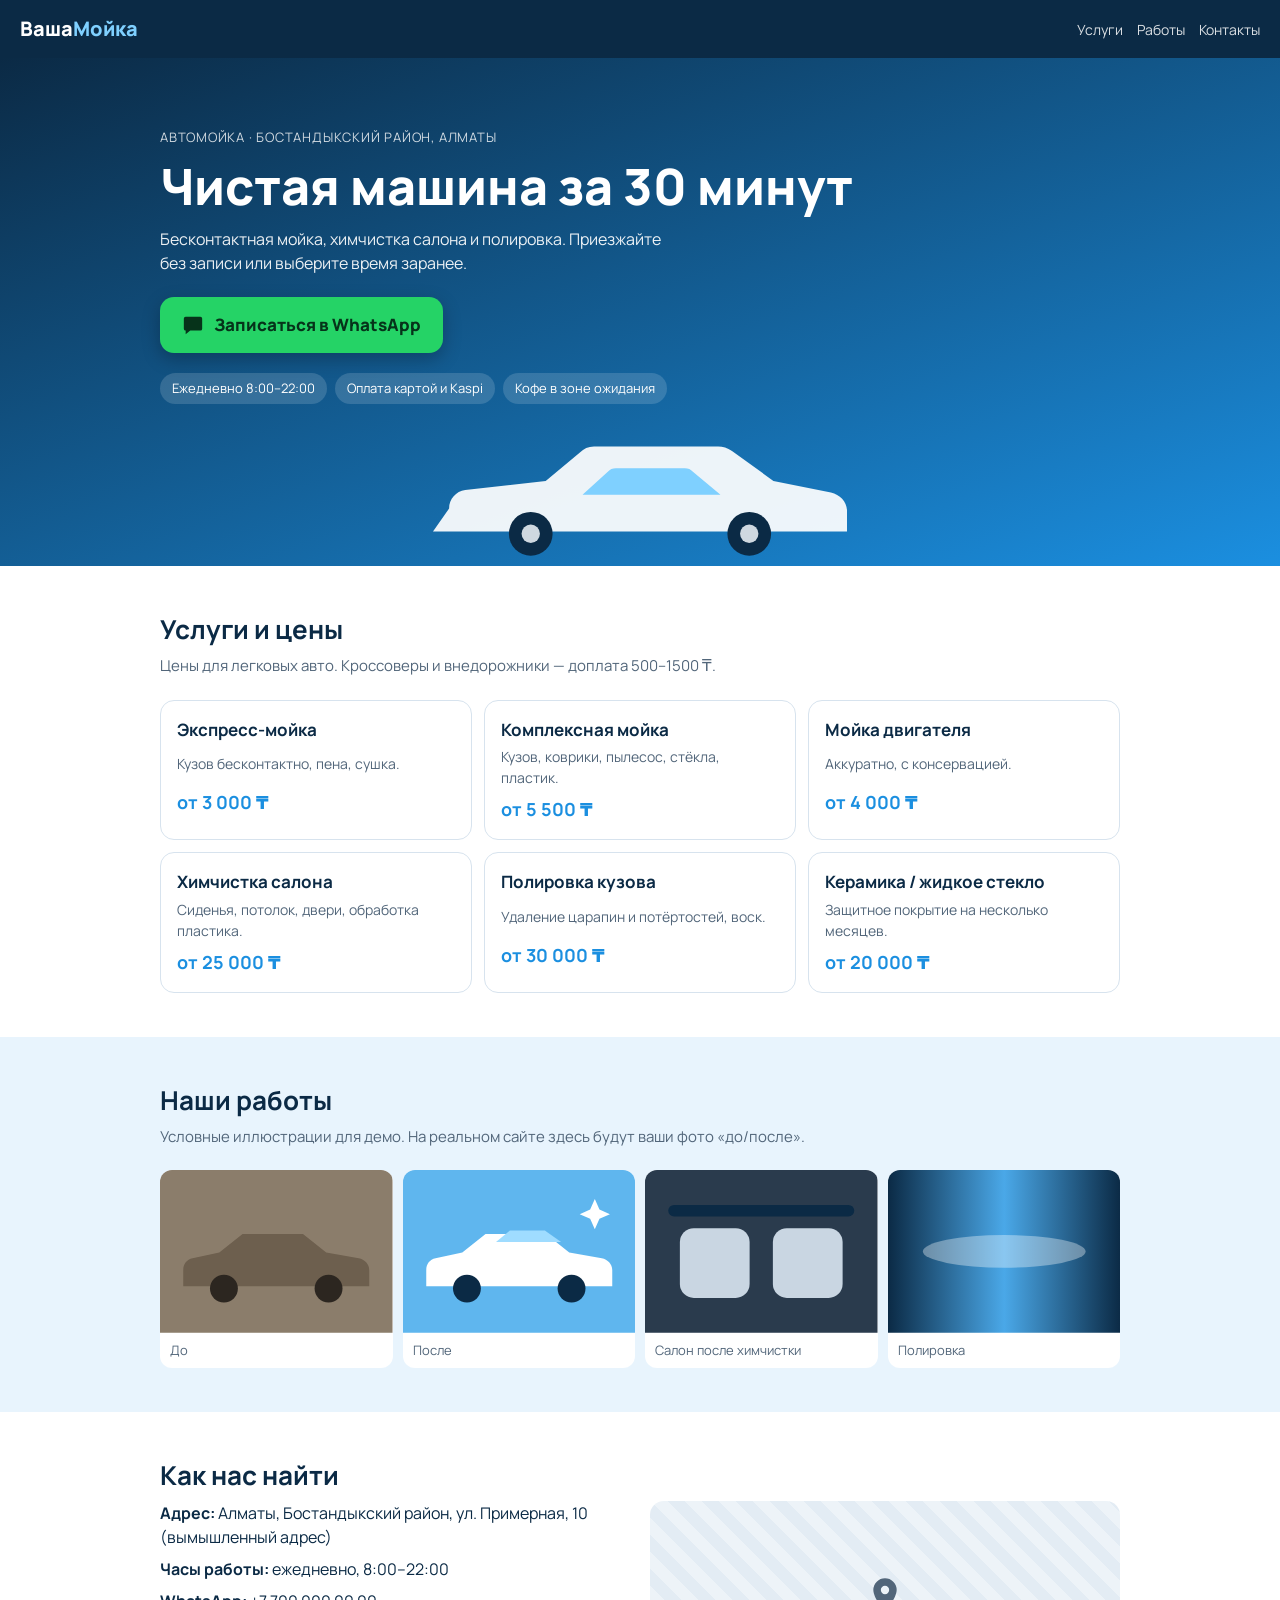
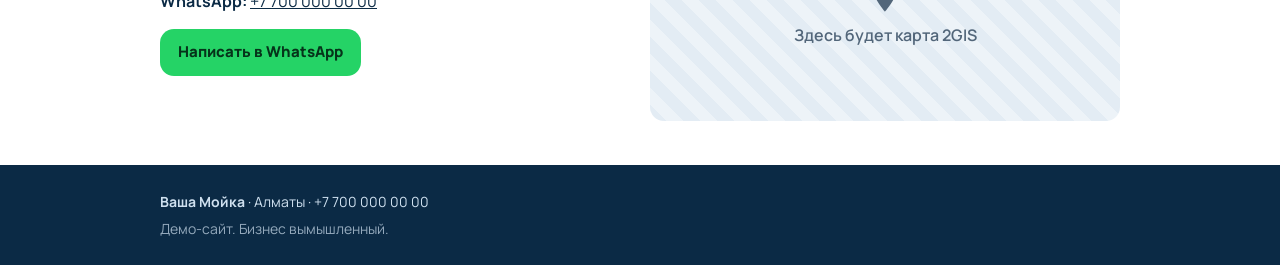
==== demo-carwash/index.html @ d4b68036 "Add files via upload" ====
<!DOCTYPE html>
<html lang="ru">
<head>
<meta charset="utf-8">
<meta name="viewport" content="width=device-width, initial-scale=1">
<title>Ваша Мойка — автомойка в Бостандыкском районе, Алматы</title>
<meta name="description" content="Автомойка «Ваша Мойка» (демо) в Алматы: мойка, химчистка салона, полировка. Цены и запись в WhatsApp.">
<link rel="preconnect" href="https://fonts.googleapis.com">
<link rel="preconnect" href="https://fonts.gstatic.com" crossorigin>
<link rel="stylesheet" href="https://fonts.googleapis.com/css2?family=Manrope:wght@400;600;800&display=swap">
<link rel="stylesheet" href="style.css">
</head>
<body>

<header class="top">
  <a class="logo" href="#top">Ваша<span>Мойка</span></a>
  <nav>
    <a href="#services">Услуги</a>
    <a href="#works">Работы</a>
    <a href="#contacts">Контакты</a>
  </nav>
</header>

<main id="top">
  <section class="hero">
    <div class="wrap">
      <p class="tag">Автомойка · Бостандыкский район, Алматы</p>
      <h1>Чистая машина за&nbsp;30&nbsp;минут</h1>
      <p class="lead">Бесконтактная мойка, химчистка салона и полировка. Приезжайте без записи или выберите время заранее.</p>
      <a class="btn" href="https://wa.me/77000000000?text=%D0%97%D0%B4%D1%80%D0%B0%D0%B2%D1%81%D1%82%D0%B2%D1%83%D0%B9%D1%82%D0%B5%2C%20%D1%85%D0%BE%D1%87%D1%83%20%D0%B7%D0%B0%D0%BF%D0%B8%D1%81%D0%B0%D1%82%D1%8C%D1%81%D1%8F%20%D0%BD%D0%B0%20%D0%BC%D0%BE%D0%B9%D0%BA%D1%83">
        <svg viewBox="0 0 24 24" width="22" height="22" aria-hidden="true"><path fill="currentColor" d="M4 3h16a2 2 0 0 1 2 2v11a2 2 0 0 1-2 2H9l-5 4v-4a2 2 0 0 1-2-2V5a2 2 0 0 1 2-2Z"/></svg>
        Записаться в WhatsApp
      </a>
      <ul class="facts">
        <li>Ежедневно 8:00–22:00</li>
        <li>Оплата картой и Kaspi</li>
        <li>Кофе в зоне ожидания</li>
      </ul>
    </div>
    <svg class="car" viewBox="0 0 400 120" aria-hidden="true">
      <path d="M20 90h360v-18c0-8-6-14-14-16l-50-10-36-26c-4-3-8-4-12-4H160c-5 0-9 2-12 5l-30 25-70 8c-8 1-14 8-14 16Z" fill="#fff" fill-opacity=".92"/>
      <path d="M150 58l22-20c2-2 4-3 7-3h60c3 0 5 1 7 3l24 20Z" fill="#7fd0ff"/>
      <circle cx="105" cy="92" r="19" fill="#0b2a45"/><circle cx="105" cy="92" r="8" fill="#cfd8e0"/>
      <circle cx="295" cy="92" r="19" fill="#0b2a45"/><circle cx="295" cy="92" r="8" fill="#cfd8e0"/>
    </svg>
  </section>

  <section id="services" class="block">
    <div class="wrap">
      <h2>Услуги и цены</h2>
      <p class="sub">Цены для легковых авто. Кроссоверы и внедорожники — доплата 500–1500&nbsp;₸.</p>
      <ul class="cards">
        <li><h3>Экспресс-мойка</h3><p>Кузов бесконтактно, пена, сушка.</p><b>от 3 000 ₸</b></li>
        <li><h3>Комплексная мойка</h3><p>Кузов, коврики, пылесос, стёкла, пластик.</p><b>от 5 500 ₸</b></li>
        <li><h3>Мойка двигателя</h3><p>Аккуратно, с консервацией.</p><b>от 4 000 ₸</b></li>
        <li><h3>Химчистка салона</h3><p>Сиденья, потолок, двери, обработка пластика.</p><b>от 25 000 ₸</b></li>
        <li><h3>Полировка кузова</h3><p>Удаление царапин и потёртостей, воск.</p><b>от 30 000 ₸</b></li>
        <li><h3>Керамика / жидкое стекло</h3><p>Защитное покрытие на несколько месяцев.</p><b>от 20 000 ₸</b></li>
      </ul>
    </div>
  </section>

  <section id="works" class="block alt">
    <div class="wrap">
      <h2>Наши работы</h2>
      <p class="sub">Условные иллюстрации для демо. На реальном сайте здесь будут ваши фото «до/после».</p>
      <div class="gallery">
        <figure><svg viewBox="0 0 200 140" role="img" aria-label="Кузов до мойки"><rect width="200" height="140" fill="#8b7d6b"/><path d="M20 100h160v-14c0-5-4-9-9-10l-28-5-20-16h-52l-20 16-23 5c-5 1-8 5-8 10Z" fill="#6d5f4e"/><circle cx="55" cy="102" r="12" fill="#2c2620"/><circle cx="145" cy="102" r="12" fill="#2c2620"/></svg><figcaption>До</figcaption></figure>
        <figure><svg viewBox="0 0 200 140" role="img" aria-label="Кузов после мойки"><rect width="200" height="140" fill="#5fb6ee"/><path d="M20 100h160v-14c0-5-4-9-9-10l-28-5-20-16h-52l-20 16-23 5c-5 1-8 5-8 10Z" fill="#fff"/><path d="M80 62l12-10h30l14 10Z" fill="#9fdcff"/><circle cx="55" cy="102" r="12" fill="#0b2a45"/><circle cx="145" cy="102" r="12" fill="#0b2a45"/><path d="M165 25l4 9 9 4-9 4-4 9-4-9-9-4 9-4Z" fill="#fff"/></svg><figcaption>После</figcaption></figure>
        <figure><svg viewBox="0 0 200 140" role="img" aria-label="Салон"><rect width="200" height="140" fill="#2a3b4d"/><rect x="30" y="50" width="60" height="60" rx="12" fill="#c9d6e2"/><rect x="110" y="50" width="60" height="60" rx="12" fill="#c9d6e2"/><rect x="20" y="30" width="160" height="10" rx="5" fill="#0b2a45"/></svg><figcaption>Салон после химчистки</figcaption></figure>
        <figure><svg viewBox="0 0 200 140" role="img" aria-label="Блеск после полировки"><defs><linearGradient id="g" x1="0" x2="1"><stop offset="0" stop-color="#0b2a45"/><stop offset=".5" stop-color="#4aa8e8"/><stop offset="1" stop-color="#0b2a45"/></linearGradient></defs><rect width="200" height="140" fill="url(#g)"/><ellipse cx="100" cy="70" rx="70" ry="14" fill="#fff" fill-opacity=".35"/></svg><figcaption>Полировка</figcaption></figure>
      </div>
    </div>
  </section>

  <section id="contacts" class="block">
    <div class="wrap">
      <h2>Как нас найти</h2>
      <div class="info">
        <div>
          <p><b>Адрес:</b> Алматы, Бостандыкский район, ул. Примерная, 10 (вымышленный адрес)</p>
          <p><b>Часы работы:</b> ежедневно, 8:00–22:00</p>
          <p><b>WhatsApp:</b> <a href="https://wa.me/77000000000">+7 700 000 00 00</a></p>
          <a class="btn small" href="https://wa.me/77000000000">Написать в WhatsApp</a>
        </div>
        <div class="map" role="img" aria-label="Здесь будет карта 2GIS">
          <svg viewBox="0 0 24 24" width="40" height="40" aria-hidden="true"><path fill="currentColor" d="M12 2a7 7 0 0 0-7 7c0 5 7 13 7 13s7-8 7-13a7 7 0 0 0-7-7Zm0 9.500A2.500 2.500 0 1 1 12 6.500a2.500 2.500 0 0 1 0 5Z"/></svg>
          <span>Здесь будет карта 2GIS</span>
        </div>
      </div>
    </div>
  </section>
</main>

<footer>
  <div class="wrap">
    <p><b>Ваша Мойка</b> · Алматы · +7 700 000 00 00</p>
    <p class="demo">Демо-сайт. Бизнес вымышленный.</p>
  </div>
</footer>

</body>
</html>
---- demo-carwash/style.css ----
:root{--ink:#0b2a45;--blue:#1b8fe0;--sky:#e8f4fd;--green:#25d366;--muted:#52667a}
*{box-sizing:border-box;margin:0;padding:0}
html{scroll-behavior:smooth}
body{font-family:Manrope,system-ui,sans-serif;color:var(--ink);line-height:1.5;background:#fff}
a{color:inherit}
ul{list-style:none}
.wrap{max-width:1000px;margin:0 auto;padding:0 20px}
.top{display:flex;justify-content:space-between;align-items:center;padding:14px 20px;background:var(--ink);color:#fff;position:sticky;top:0;z-index:5}
.logo{font-weight:800;font-size:20px;text-decoration:none}
.logo span{color:#7fd0ff}
.top nav{display:flex;gap:14px;font-size:14px}
.top nav a{text-decoration:none;opacity:.85}
.hero{background:linear-gradient(160deg,#0b2a45 0%,#1b8fe0 100%);color:#fff;padding:40px 0 0;overflow:hidden}
.tag{font-size:13px;text-transform:uppercase;letter-spacing:.06em;opacity:.8}
h1{font-size:32px;line-height:1.15;margin:10px 0 12px;font-weight:800}
.lead{opacity:.92;max-width:520px;margin-bottom:22px}
.btn{display:inline-flex;align-items:center;gap:10px;background:var(--green);color:#06331a;font-weight:800;padding:15px 22px;border-radius:14px;text-decoration:none;font-size:17px;box-shadow:0 6px 18px rgba(0,0,0,.25)}
.btn.small{font-size:15px;padding:12px 18px;margin-top:8px;box-shadow:none}
.facts{display:flex;flex-wrap:wrap;gap:8px;margin-top:20px;font-size:13px}
.facts li{background:rgba(255,255,255,.15);padding:6px 12px;border-radius:99px}
.car{display:block;width:100%;max-width:460px;margin:24px auto 0}
.block{padding:44px 0}
.block.alt{background:var(--sky)}
h2{font-size:26px;margin-bottom:6px}
.sub{color:var(--muted);margin-bottom:22px;font-size:15px}
.cards{display:grid;gap:12px}
.cards li{border:1px solid #d7e3ee;border-radius:14px;padding:16px;display:grid;gap:4px;background:#fff}
.cards h3{font-size:17px}
.cards p{color:var(--muted);font-size:14px}
.cards b{color:var(--blue);font-size:18px;margin-top:4px}
.gallery{display:grid;grid-template-columns:1fr 1fr;gap:10px}
.gallery figure{background:#fff;border-radius:12px;overflow:hidden}
.gallery svg{display:block;width:100%;height:auto}
figcaption{padding:8px 10px;font-size:13px;color:var(--muted)}
.info{display:grid;gap:20px}
.info p{margin-bottom:8px}
.map{min-height:220px;border-radius:14px;background:repeating-linear-gradient(45deg,#e3ecf4,#e3ecf4 12px,#edf3f8 12px,#edf3f8 24px);display:flex;flex-direction:column;align-items:center;justify-content:center;gap:8px;color:var(--muted);font-weight:600}
footer{background:var(--ink);color:#cfe0ef;padding:26px 0;font-size:14px}
footer .demo{margin-top:6px;opacity:.7}
@media(min-width:760px){
  h1{font-size:50px}
  .hero{padding-top:70px}
  .cards{grid-template-columns:repeat(3,1fr)}
  .gallery{grid-template-columns:repeat(4,1fr)}
  .info{grid-template-columns:1fr 1fr}
}
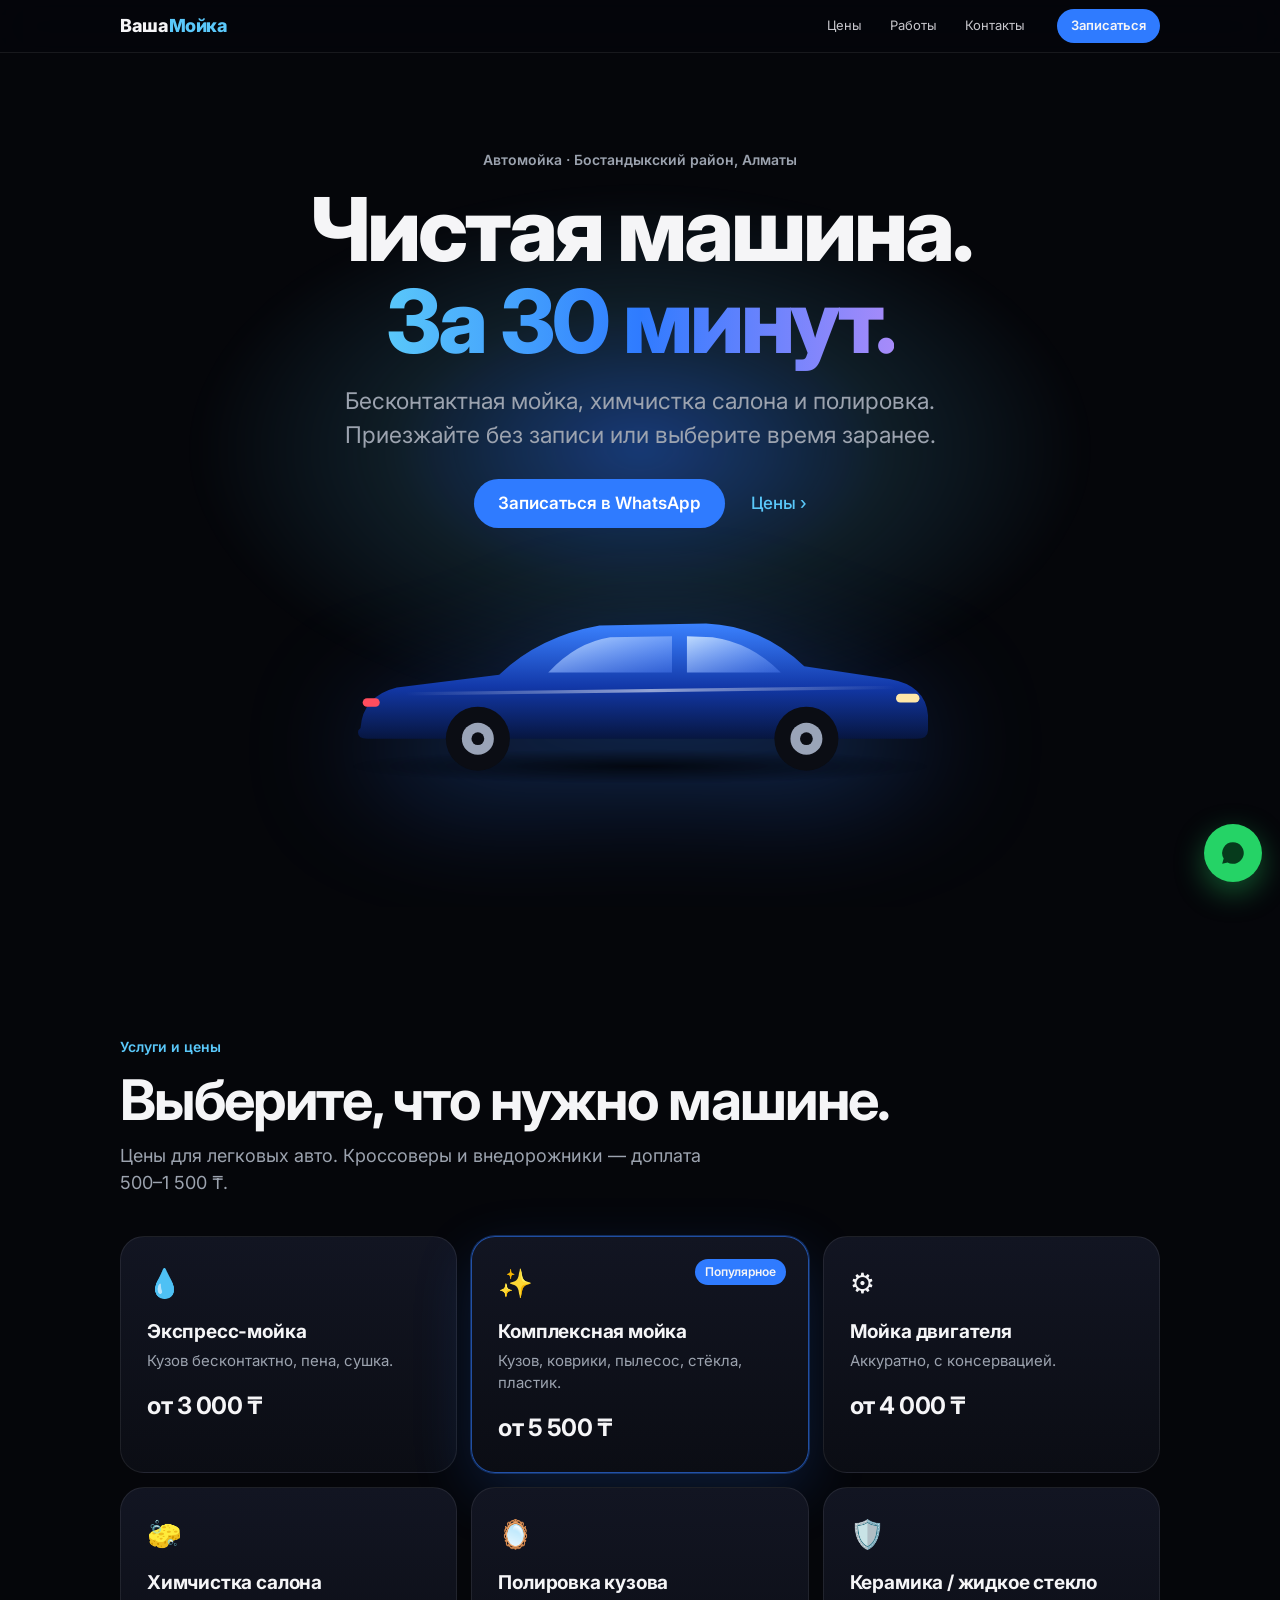
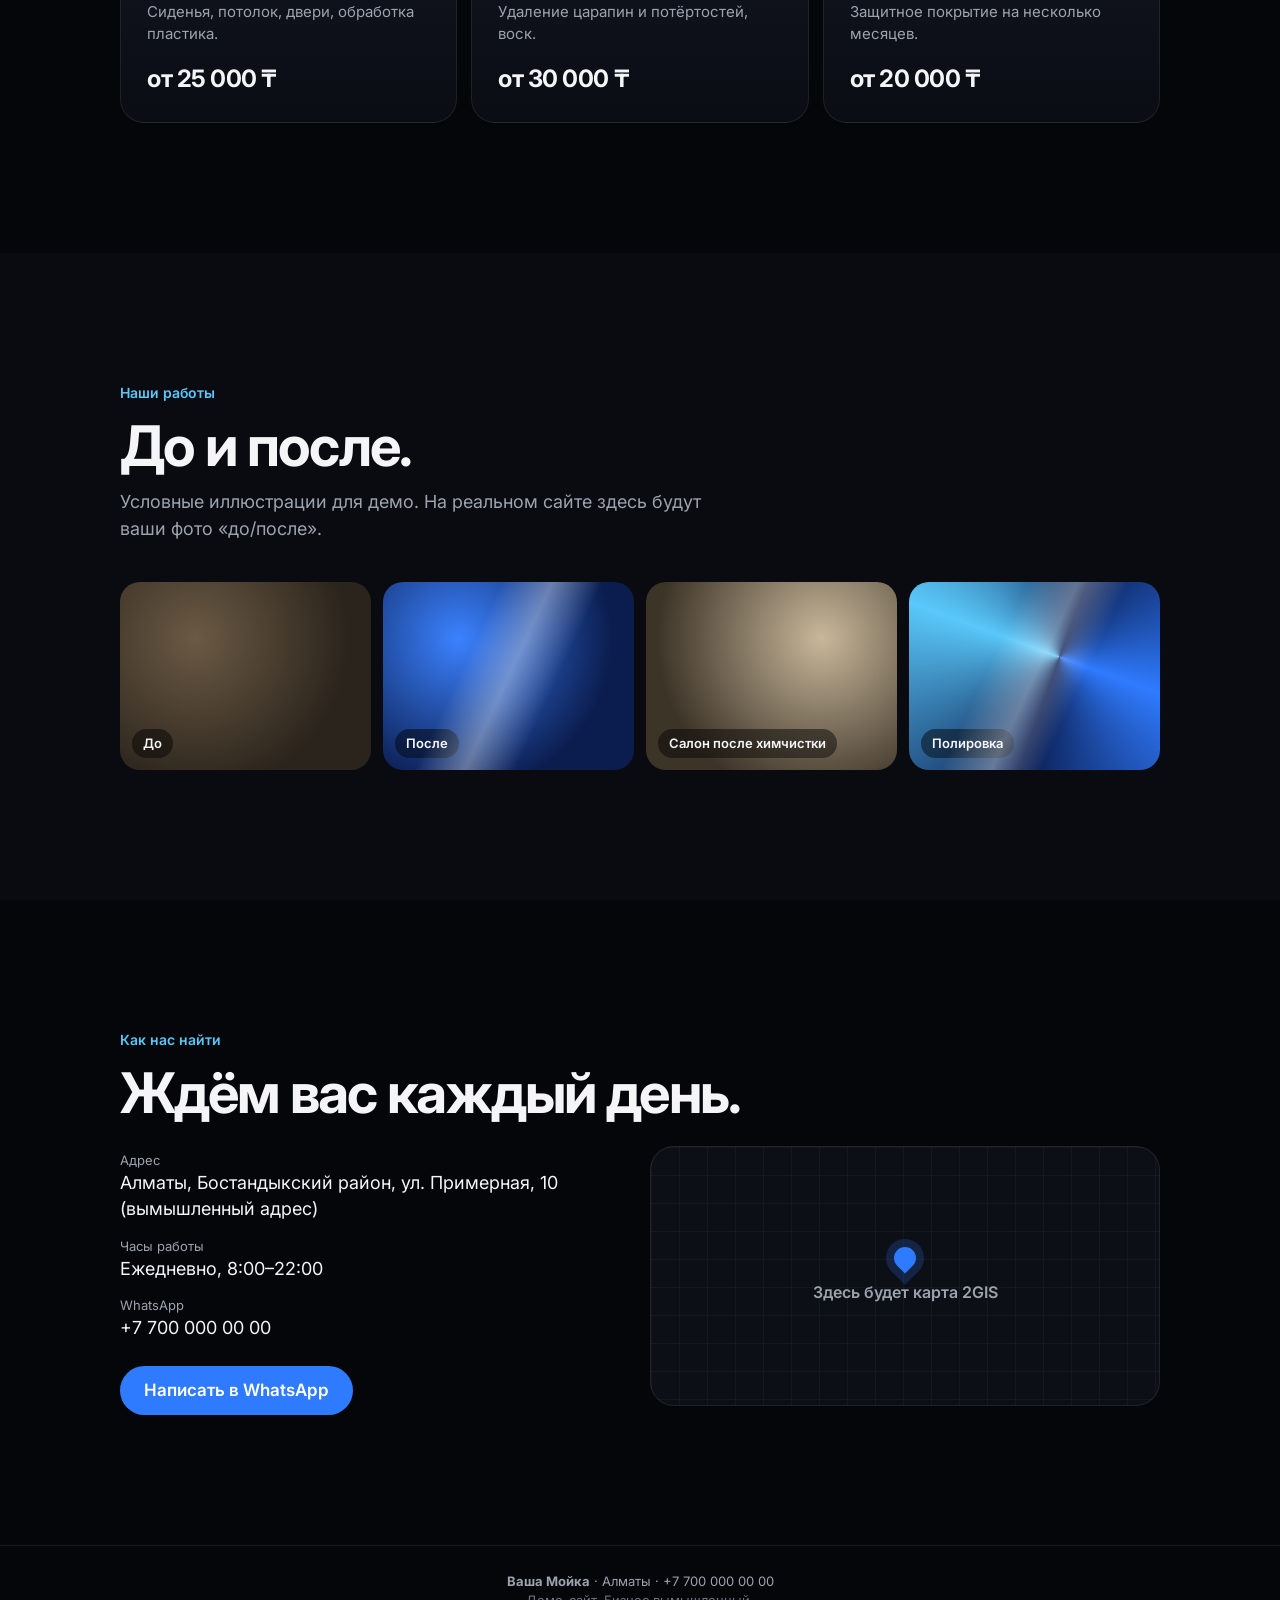
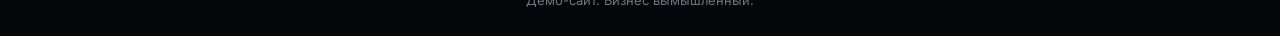
==== commit 82be058b: "redesign: сайт услуг и демо в стиле Apple (типографика, стекло, анимации) Co-Authored-By: Claude Opu" ====
--- a/demo-carwash/index.html
+++ b/demo-carwash/index.html
@@ -1,103 +1,118 @@
-<!DOCTYPE html>
+<!doctype html>
 <html lang="ru">
 <head>
 <meta charset="utf-8">
 <meta name="viewport" content="width=device-width, initial-scale=1">
 <title>Ваша Мойка — автомойка в Бостандыкском районе, Алматы</title>
-<meta name="description" content="Автомойка «Ваша Мойка» (демо) в Алматы: мойка, химчистка салона, полировка. Цены и запись в WhatsApp.">
+<meta name="description" content="Автомойка «Ваша Мойка» (демо) в Алматы: мойка, химчистка салона, полировка, керамика. Цены и запись в WhatsApp.">
+<meta name="theme-color" content="#05060a">
 <link rel="preconnect" href="https://fonts.googleapis.com">
 <link rel="preconnect" href="https://fonts.gstatic.com" crossorigin>
-<link rel="stylesheet" href="https://fonts.googleapis.com/css2?family=Manrope:wght@400;600;800&display=swap">
+<link href="https://fonts.googleapis.com/css2?family=Inter:wght@400;500;600;700;800&display=swap" rel="stylesheet">
 <link rel="stylesheet" href="style.css">
+<script>document.documentElement.classList.add(window.self!==window.top?'framed':'js')</script>
 </head>
 <body>
 
-<header class="top">
-  <a class="logo" href="#top">Ваша<span>Мойка</span></a>
-  <nav>
-    <a href="#services">Услуги</a>
-    <a href="#works">Работы</a>
-    <a href="#contacts">Контакты</a>
-  </nav>
+<header class="nav">
+  <div class="nav-in">
+    <a class="logo" href="#top">Ваша<span>Мойка</span></a>
+    <nav><a href="#services">Цены</a><a href="#works">Работы</a><a href="#contacts">Контакты</a></nav>
+    <a class="nav-cta" href="https://wa.me/77000000000?text=%D0%97%D0%B4%D1%80%D0%B0%D0%B2%D1%81%D1%82%D0%B2%D1%83%D0%B9%D1%82%D0%B5%2C%20%D1%85%D0%BE%D1%87%D1%83%20%D0%B7%D0%B0%D0%BF%D0%B8%D1%81%D0%B0%D1%82%D1%8C%D1%81%D1%8F%20%D0%BD%D0%B0%20%D0%BC%D0%BE%D0%B9%D0%BA%D1%83">Записаться</a>
+  </div>
 </header>
 
 <main id="top">
-  <section class="hero">
-    <div class="wrap">
-      <p class="tag">Автомойка · Бостандыкский район, Алматы</p>
-      <h1>Чистая машина за&nbsp;30&nbsp;минут</h1>
-      <p class="lead">Бесконтактная мойка, химчистка салона и полировка. Приезжайте без записи или выберите время заранее.</p>
-      <a class="btn" href="https://wa.me/77000000000?text=%D0%97%D0%B4%D1%80%D0%B0%D0%B2%D1%81%D1%82%D0%B2%D1%83%D0%B9%D1%82%D0%B5%2C%20%D1%85%D0%BE%D1%87%D1%83%20%D0%B7%D0%B0%D0%BF%D0%B8%D1%81%D0%B0%D1%82%D1%8C%D1%81%D1%8F%20%D0%BD%D0%B0%20%D0%BC%D0%BE%D0%B9%D0%BA%D1%83">
-        <svg viewBox="0 0 24 24" width="22" height="22" aria-hidden="true"><path fill="currentColor" d="M4 3h16a2 2 0 0 1 2 2v11a2 2 0 0 1-2 2H9l-5 4v-4a2 2 0 0 1-2-2V5a2 2 0 0 1 2-2Z"/></svg>
-        Записаться в WhatsApp
-      </a>
-      <ul class="facts">
-        <li>Ежедневно 8:00–22:00</li>
-        <li>Оплата картой и Kaspi</li>
-        <li>Кофе в зоне ожидания</li>
-      </ul>
+<section class="hero">
+  <div class="glow" aria-hidden="true"></div>
+  <p class="eyebrow r">Автомойка · Бостандыкский район, Алматы</p>
+  <h1 class="r">Чистая машина.<br><span class="grad">За 30 минут.</span></h1>
+  <p class="sub r">Бесконтактная мойка, химчистка салона и полировка. Приезжайте без записи или выберите время заранее.</p>
+  <div class="cta r">
+    <a class="pill" href="https://wa.me/77000000000?text=%D0%97%D0%B4%D1%80%D0%B0%D0%B2%D1%81%D1%82%D0%B2%D1%83%D0%B9%D1%82%D0%B5%2C%20%D1%85%D0%BE%D1%87%D1%83%20%D0%B7%D0%B0%D0%BF%D0%B8%D1%81%D0%B0%D1%82%D1%8C%D1%81%D1%8F%20%D0%BD%D0%B0%20%D0%BC%D0%BE%D0%B9%D0%BA%D1%83">Записаться в WhatsApp</a>
+    <a class="link" href="#services">Цены ›</a>
+  </div>
+  <svg class="car r" viewBox="0 0 600 210" aria-hidden="true">
+    <defs>
+      <linearGradient id="body" x1="0" y1="0" x2="0" y2="1"><stop offset="0" stop-color="#3b82ff"/><stop offset=".55" stop-color="#1238a8"/><stop offset="1" stop-color="#071640"/></linearGradient>
+      <linearGradient id="glass" x1="0" y1="0" x2="1" y2="1"><stop offset="0" stop-color="#cfe6ff" stop-opacity=".9"/><stop offset="1" stop-color="#5b8cff" stop-opacity=".35"/></linearGradient>
+      <linearGradient id="shine" x1="0" y1="0" x2="1" y2="0"><stop offset="0" stop-color="#fff" stop-opacity="0"/><stop offset=".5" stop-color="#fff" stop-opacity=".55"/><stop offset="1" stop-color="#fff" stop-opacity="0"/></linearGradient>
+      <radialGradient id="shadow"><stop offset="0" stop-color="#000" stop-opacity=".7"/><stop offset="1" stop-color="#000" stop-opacity="0"/></radialGradient>
+    </defs>
+    <ellipse cx="300" cy="186" rx="270" ry="16" fill="url(#shadow)"/>
+    <path d="M38 150 Q40 120 72 112 L168 100 Q206 64 262 54 L362 52 Q414 54 454 92 L534 104 Q568 110 570 138 L570 152 Q570 160 560 160 L44 160 Q34 160 36 152 Z" fill="url(#body)"/>
+    <path d="M214 98 Q240 70 272 65 L330 64 L330 98 Z" fill="url(#glass)"/>
+    <path d="M344 64 L368 65 Q404 70 432 98 L344 98 Z" fill="url(#glass)"/>
+    <path d="M80 118 L540 112" stroke="url(#shine)" stroke-width="3" stroke-linecap="round"/>
+    <rect x="540" y="118" width="22" height="8" rx="4" fill="#ffe7a8"/>
+    <rect x="40" y="122" width="16" height="8" rx="4" fill="#ff4d5e"/>
+    <g><circle cx="148" cy="160" r="30" fill="#0b0d14"/><circle cx="148" cy="160" r="15" fill="#9aa4b8"/><circle cx="148" cy="160" r="6" fill="#0b0d14"/></g>
+    <g><circle cx="456" cy="160" r="30" fill="#0b0d14"/><circle cx="456" cy="160" r="15" fill="#9aa4b8"/><circle cx="456" cy="160" r="6" fill="#0b0d14"/></g>
+  </svg>
+  <ul class="facts r"><li>Ежедневно 8:00–22:00</li><li>Оплата картой и Kaspi</li><li>Кофе в зоне ожидания</li></ul>
+</section>
+
+<section class="section" id="services">
+  <div class="wrap">
+    <p class="kicker r">Услуги и цены</p>
+    <h2 class="r">Выберите, что нужно машине.</h2>
+    <p class="lead r">Цены для легковых авто. Кроссоверы и внедорожники — доплата 500–1 500 ₸.</p>
+    <div class="grid">
+      <article class="card r"><span class="ico">💧</span><h3>Экспресс-мойка</h3><p>Кузов бесконтактно, пена, сушка.</p><b>от 3 000 ₸</b></article>
+      <article class="card hot r"><span class="badge">Популярное</span><span class="ico">✨</span><h3>Комплексная мойка</h3><p>Кузов, коврики, пылесос, стёкла, пластик.</p><b>от 5 500 ₸</b></article>
+      <article class="card r"><span class="ico">⚙️</span><h3>Мойка двигателя</h3><p>Аккуратно, с консервацией.</p><b>от 4 000 ₸</b></article>
+      <article class="card r"><span class="ico">🧽</span><h3>Химчистка салона</h3><p>Сиденья, потолок, двери, обработка пластика.</p><b>от 25 000 ₸</b></article>
+      <article class="card r"><span class="ico">🪞</span><h3>Полировка кузова</h3><p>Удаление царапин и потёртостей, воск.</p><b>от 30 000 ₸</b></article>
+      <article class="card r"><span class="ico">🛡️</span><h3>Керамика / жидкое стекло</h3><p>Защитное покрытие на несколько месяцев.</p><b>от 20 000 ₸</b></article>
     </div>
-    <svg class="car" viewBox="0 0 400 120" aria-hidden="true">
-      <path d="M20 90h360v-18c0-8-6-14-14-16l-50-10-36-26c-4-3-8-4-12-4H160c-5 0-9 2-12 5l-30 25-70 8c-8 1-14 8-14 16Z" fill="#fff" fill-opacity=".92"/>
-      <path d="M150 58l22-20c2-2 4-3 7-3h60c3 0 5 1 7 3l24 20Z" fill="#7fd0ff"/>
-      <circle cx="105" cy="92" r="19" fill="#0b2a45"/><circle cx="105" cy="92" r="8" fill="#cfd8e0"/>
-      <circle cx="295" cy="92" r="19" fill="#0b2a45"/><circle cx="295" cy="92" r="8" fill="#cfd8e0"/>
-    </svg>
-  </section>
+  </div>
+</section>
 
-  <section id="services" class="block">
-    <div class="wrap">
-      <h2>Услуги и цены</h2>
-      <p class="sub">Цены для легковых авто. Кроссоверы и внедорожники — доплата 500–1500&nbsp;₸.</p>
-      <ul class="cards">
-        <li><h3>Экспресс-мойка</h3><p>Кузов бесконтактно, пена, сушка.</p><b>от 3 000 ₸</b></li>
-        <li><h3>Комплексная мойка</h3><p>Кузов, коврики, пылесос, стёкла, пластик.</p><b>от 5 500 ₸</b></li>
-        <li><h3>Мойка двигателя</h3><p>Аккуратно, с консервацией.</p><b>от 4 000 ₸</b></li>
-        <li><h3>Химчистка салона</h3><p>Сиденья, потолок, двери, обработка пластика.</p><b>от 25 000 ₸</b></li>
-        <li><h3>Полировка кузова</h3><p>Удаление царапин и потёртостей, воск.</p><b>от 30 000 ₸</b></li>
-        <li><h3>Керамика / жидкое стекло</h3><p>Защитное покрытие на несколько месяцев.</p><b>от 20 000 ₸</b></li>
-      </ul>
+<section class="section works" id="works">
+  <div class="wrap">
+    <p class="kicker r">Наши работы</p>
+    <h2 class="r">До и после.</h2>
+    <p class="lead r">Условные иллюстрации для демо. На реальном сайте здесь будут ваши фото «до/после».</p>
+    <div class="gallery">
+      <figure class="tile t1 r"><figcaption>До</figcaption></figure>
+      <figure class="tile t2 r"><figcaption>После</figcaption></figure>
+      <figure class="tile t3 r"><figcaption>Салон после химчистки</figcaption></figure>
+      <figure class="tile t4 r"><figcaption>Полировка</figcaption></figure>
     </div>
-  </section>
+  </div>
+</section>
 
-  <section id="works" class="block alt">
-    <div class="wrap">
-      <h2>Наши работы</h2>
-      <p class="sub">Условные иллюстрации для демо. На реальном сайте здесь будут ваши фото «до/после».</p>
-      <div class="gallery">
-        <figure><svg viewBox="0 0 200 140" role="img" aria-label="Кузов до мойки"><rect width="200" height="140" fill="#8b7d6b"/><path d="M20 100h160v-14c0-5-4-9-9-10l-28-5-20-16h-52l-20 16-23 5c-5 1-8 5-8 10Z" fill="#6d5f4e"/><circle cx="55" cy="102" r="12" fill="#2c2620"/><circle cx="145" cy="102" r="12" fill="#2c2620"/></svg><figcaption>До</figcaption></figure>
-        <figure><svg viewBox="0 0 200 140" role="img" aria-label="Кузов после мойки"><rect width="200" height="140" fill="#5fb6ee"/><path d="M20 100h160v-14c0-5-4-9-9-10l-28-5-20-16h-52l-20 16-23 5c-5 1-8 5-8 10Z" fill="#fff"/><path d="M80 62l12-10h30l14 10Z" fill="#9fdcff"/><circle cx="55" cy="102" r="12" fill="#0b2a45"/><circle cx="145" cy="102" r="12" fill="#0b2a45"/><path d="M165 25l4 9 9 4-9 4-4 9-4-9-9-4 9-4Z" fill="#fff"/></svg><figcaption>После</figcaption></figure>
-        <figure><svg viewBox="0 0 200 140" role="img" aria-label="Салон"><rect width="200" height="140" fill="#2a3b4d"/><rect x="30" y="50" width="60" height="60" rx="12" fill="#c9d6e2"/><rect x="110" y="50" width="60" height="60" rx="12" fill="#c9d6e2"/><rect x="20" y="30" width="160" height="10" rx="5" fill="#0b2a45"/></svg><figcaption>Салон после химчистки</figcaption></figure>
-        <figure><svg viewBox="0 0 200 140" role="img" aria-label="Блеск после полировки"><defs><linearGradient id="g" x1="0" x2="1"><stop offset="0" stop-color="#0b2a45"/><stop offset=".5" stop-color="#4aa8e8"/><stop offset="1" stop-color="#0b2a45"/></linearGradient></defs><rect width="200" height="140" fill="url(#g)"/><ellipse cx="100" cy="70" rx="70" ry="14" fill="#fff" fill-opacity=".35"/></svg><figcaption>Полировка</figcaption></figure>
+<section class="section" id="contacts">
+  <div class="wrap">
+    <p class="kicker r">Как нас найти</p>
+    <h2 class="r">Ждём вас каждый день.</h2>
+    <div class="info">
+      <div class="r">
+        <dl>
+          <dt>Адрес</dt><dd>Алматы, Бостандыкский район, ул. Примерная, 10 (вымышленный адрес)</dd>
+          <dt>Часы работы</dt><dd>Ежедневно, 8:00–22:00</dd>
+          <dt>WhatsApp</dt><dd><a href="https://wa.me/77000000000">+7 700 000 00 00</a></dd>
+        </dl>
+        <a class="pill" href="https://wa.me/77000000000">Написать в WhatsApp</a>
       </div>
+      <div class="map r" role="img" aria-label="Здесь будет карта 2GIS"><span class="pin"></span><span>Здесь будет карта 2GIS</span></div>
     </div>
-  </section>
-
-  <section id="contacts" class="block">
-    <div class="wrap">
-      <h2>Как нас найти</h2>
-      <div class="info">
-        <div>
-          <p><b>Адрес:</b> Алматы, Бостандыкский район, ул. Примерная, 10 (вымышленный адрес)</p>
-          <p><b>Часы работы:</b> ежедневно, 8:00–22:00</p>
-          <p><b>WhatsApp:</b> <a href="https://wa.me/77000000000">+7 700 000 00 00</a></p>
-          <a class="btn small" href="https://wa.me/77000000000">Написать в WhatsApp</a>
-        </div>
-        <div class="map" role="img" aria-label="Здесь будет карта 2GIS">
-          <svg viewBox="0 0 24 24" width="40" height="40" aria-hidden="true"><path fill="currentColor" d="M12 2a7 7 0 0 0-7 7c0 5 7 13 7 13s7-8 7-13a7 7 0 0 0-7-7Zm0 9.500A2.500 2.500 0 1 1 12 6.500a2.500 2.500 0 0 1 0 5Z"/></svg>
-          <span>Здесь будет карта 2GIS</span>
-        </div>
-      </div>
-    </div>
-  </section>
+  </div>
+</section>
 </main>
 
-<footer>
-  <div class="wrap">
-    <p><b>Ваша Мойка</b> · Алматы · +7 700 000 00 00</p>
-    <p class="demo">Демо-сайт. Бизнес вымышленный.</p>
-  </div>
+<a class="fab" href="https://wa.me/77000000000" aria-label="Записаться в WhatsApp">
+  <svg width="26" height="26" viewBox="0 0 24 24" aria-hidden="true"><path fill="currentColor" d="M12 2a10 10 0 0 0-8.6 15.1L2 22l5-1.3A10 10 0 1 0 12 2zm4.5 12.1c-.2-.1-1.5-.7-1.7-.8-.2-.1-.4-.1-.6.1l-.8 1c-.1.2-.3.2-.5.1a6.7 6.7 0 0 1-3.3-2.9c-.3-.4.2-.4.7-1.3.1-.2 0-.3 0-.4l-.8-1.8c-.2-.5-.4-.4-.6-.4h-.5a1 1 0 0 0-.7.3 3 3 0 0 0-.9 2.2c0 1.3.9 2.5 1 2.7.1.2 1.8 2.8 4.5 3.9 1.7.7 2.3.8 3.1.6.5-.1 1.5-.6 1.7-1.2.2-.6.2-1.1.2-1.2-.1-.1-.3-.2-.5-.3z"/></svg>
+</a>
+
+<footer class="foot">
+  <div class="wrap"><b>Ваша Мойка</b> · Алматы · +7 700 000 00 00<br><span>Демо-сайт. Бизнес вымышленный.</span></div>
 </footer>
 
+<script>
+(function(){var els=document.querySelectorAll('.r');if(!('IntersectionObserver' in window)){els.forEach(function(e){e.classList.add('in')});return}
+var io=new IntersectionObserver(function(es){es.forEach(function(e){if(e.isIntersecting){e.target.classList.add('in');io.unobserve(e.target)}})},{rootMargin:'0px 0px -8% 0px'});
+els.forEach(function(e){io.observe(e)});})();
+</script>
 </body>
 </html>
--- a/demo-carwash/style.css
+++ b/demo-carwash/style.css
@@ -1,46 +1,85 @@
-:root{--ink:#0b2a45;--blue:#1b8fe0;--sky:#e8f4fd;--green:#25d366;--muted:#52667a}
+:root{--bg:#05060a;--card:#0f1118;--line:rgba(255,255,255,.08);--txt:#f5f5f7;--muted:#9ca3af;--blue:#2f7bff;--cyan:#5ac8fa;--green:#25d366}
 *{box-sizing:border-box;margin:0;padding:0}
 html{scroll-behavior:smooth}
-body{font-family:Manrope,system-ui,sans-serif;color:var(--ink);line-height:1.5;background:#fff}
-a{color:inherit}
+body{font-family:Inter,-apple-system,BlinkMacSystemFont,system-ui,sans-serif;background:var(--bg);color:var(--txt);line-height:1.47;-webkit-font-smoothing:antialiased;overflow-x:hidden}
+a{color:inherit;text-decoration:none}
 ul{list-style:none}
-.wrap{max-width:1000px;margin:0 auto;padding:0 20px}
-.top{display:flex;justify-content:space-between;align-items:center;padding:14px 20px;background:var(--ink);color:#fff;position:sticky;top:0;z-index:5}
-.logo{font-weight:800;font-size:20px;text-decoration:none}
-.logo span{color:#7fd0ff}
-.top nav{display:flex;gap:14px;font-size:14px}
-.top nav a{text-decoration:none;opacity:.85}
-.hero{background:linear-gradient(160deg,#0b2a45 0%,#1b8fe0 100%);color:#fff;padding:40px 0 0;overflow:hidden}
-.tag{font-size:13px;text-transform:uppercase;letter-spacing:.06em;opacity:.8}
-h1{font-size:32px;line-height:1.15;margin:10px 0 12px;font-weight:800}
-.lead{opacity:.92;max-width:520px;margin-bottom:22px}
-.btn{display:inline-flex;align-items:center;gap:10px;background:var(--green);color:#06331a;font-weight:800;padding:15px 22px;border-radius:14px;text-decoration:none;font-size:17px;box-shadow:0 6px 18px rgba(0,0,0,.25)}
-.btn.small{font-size:15px;padding:12px 18px;margin-top:8px;box-shadow:none}
-.facts{display:flex;flex-wrap:wrap;gap:8px;margin-top:20px;font-size:13px}
-.facts li{background:rgba(255,255,255,.15);padding:6px 12px;border-radius:99px}
-.car{display:block;width:100%;max-width:460px;margin:24px auto 0}
-.block{padding:44px 0}
-.block.alt{background:var(--sky)}
-h2{font-size:26px;margin-bottom:6px}
-.sub{color:var(--muted);margin-bottom:22px;font-size:15px}
-.cards{display:grid;gap:12px}
-.cards li{border:1px solid #d7e3ee;border-radius:14px;padding:16px;display:grid;gap:4px;background:#fff}
-.cards h3{font-size:17px}
-.cards p{color:var(--muted);font-size:14px}
-.cards b{color:var(--blue);font-size:18px;margin-top:4px}
-.gallery{display:grid;grid-template-columns:1fr 1fr;gap:10px}
-.gallery figure{background:#fff;border-radius:12px;overflow:hidden}
-.gallery svg{display:block;width:100%;height:auto}
-figcaption{padding:8px 10px;font-size:13px;color:var(--muted)}
+.wrap{max-width:1080px;margin:0 auto;padding:0 20px}
+
+.nav{position:fixed;inset:0 0 auto;z-index:50;background:rgba(5,6,10,.7);backdrop-filter:saturate(180%) blur(20px);-webkit-backdrop-filter:saturate(180%) blur(20px);border-bottom:1px solid var(--line)}
+.nav-in{max-width:1080px;margin:0 auto;height:52px;padding:0 20px;display:flex;align-items:center;gap:24px}
+.logo{font-weight:800;font-size:18px;letter-spacing:-.02em}
+.logo span{color:var(--cyan)}
+.nav nav{display:none;gap:28px;font-size:13px;color:#c7c7cc;margin-left:auto}
+.nav-cta{margin-left:auto;background:var(--blue);font-size:13px;font-weight:600;padding:7px 14px;border-radius:99px}
+
+h1{font-size:48px;line-height:1.05;letter-spacing:-.035em;font-weight:800}
+h2{font-size:36px;line-height:1.1;letter-spacing:-.03em;margin-bottom:12px}
+h3{font-size:19px;letter-spacing:-.01em;margin:14px 0 4px}
+.grad{background:linear-gradient(90deg,#5ac8fa,#2f7bff 50%,#a78bfa);-webkit-background-clip:text;background-clip:text;color:transparent}
+.eyebrow,.kicker{font-size:14px;font-weight:600;color:var(--muted);margin-bottom:12px}
+.kicker{color:var(--cyan)}
+.lead{color:var(--muted);font-size:18px;max-width:620px;margin-bottom:40px}
+
+.pill{display:inline-flex;background:var(--blue);color:#fff;font-weight:600;font-size:17px;padding:12px 24px;border-radius:99px;transition:transform .2s,background .2s}
+.pill:hover{transform:scale(1.03);background:#448aff}
+.link{color:var(--cyan);font-size:17px;font-weight:500}
+
+.hero{position:relative;text-align:center;padding:120px 20px 70px;overflow:hidden}
+.glow{position:absolute;left:50%;top:38%;width:900px;height:520px;transform:translate(-50%,-30%);background:radial-gradient(closest-side,rgba(47,123,255,.45),rgba(90,200,250,.12) 55%,transparent);filter:blur(10px);pointer-events:none}
+.hero>*:not(.glow){position:relative}
+.sub{color:var(--muted);font-size:19px;max-width:560px;margin:18px auto 26px}
+.cta{display:flex;gap:14px 26px;justify-content:center;align-items:center;flex-wrap:wrap}
+.car{display:block;width:100%;max-width:640px;margin:40px auto 10px;filter:drop-shadow(0 30px 60px rgba(47,123,255,.35))}
+.facts{display:flex;flex-wrap:wrap;gap:8px;justify-content:center;font-size:13px;color:#d1d5db}
+.facts li{border:1px solid var(--line);background:rgba(255,255,255,.04);padding:7px 14px;border-radius:99px}
+
+.section{padding:90px 0}
+.grid{display:grid;gap:14px}
+.card{position:relative;background:linear-gradient(180deg,#121522,#0b0d14);border:1px solid var(--line);border-radius:24px;padding:26px;transition:transform .35s cubic-bezier(.2,.8,.2,1),border-color .35s}
+.card:hover{transform:translateY(-4px);border-color:rgba(90,200,250,.35)}
+.card p{color:var(--muted);font-size:15px}
+.card b{display:block;margin-top:16px;font-size:24px;letter-spacing:-.02em}
+.ico{font-size:28px}
+.hot{border-color:rgba(47,123,255,.6);box-shadow:0 0 0 1px rgba(47,123,255,.3),0 20px 60px rgba(47,123,255,.18)}
+.badge{position:absolute;top:22px;right:22px;font-size:12px;font-weight:600;background:var(--blue);padding:4px 10px;border-radius:99px}
+
+.works{background:#0a0b11}
+.gallery{display:grid;grid-template-columns:1fr 1fr;gap:12px}
+.tile{aspect-ratio:4/3;border-radius:20px;position:relative;overflow:hidden;display:flex;align-items:flex-end}
+.tile figcaption{position:relative;margin:12px;font-size:13px;font-weight:600;background:rgba(0,0,0,.45);backdrop-filter:blur(8px);padding:5px 11px;border-radius:99px}
+.t1{background:radial-gradient(circle at 30% 30%,#6b5a44,#2b241c 70%)}
+.t2{background:radial-gradient(circle at 30% 30%,#3b82ff,#0b1d4f 70%)}
+.t3{background:radial-gradient(circle at 70% 30%,#c8b79a,#3d3428 75%)}
+.t4{background:conic-gradient(from 200deg at 60% 40%,#0b1d4f,#5ac8fa,#0b1d4f,#2f7bff,#0b1d4f)}
+.t2::after,.t4::after{content:"";position:absolute;inset:0;background:linear-gradient(115deg,transparent 35%,rgba(255,255,255,.35) 50%,transparent 65%)}
+
 .info{display:grid;gap:20px}
-.info p{margin-bottom:8px}
-.map{min-height:220px;border-radius:14px;background:repeating-linear-gradient(45deg,#e3ecf4,#e3ecf4 12px,#edf3f8 12px,#edf3f8 24px);display:flex;flex-direction:column;align-items:center;justify-content:center;gap:8px;color:var(--muted);font-weight:600}
-footer{background:var(--ink);color:#cfe0ef;padding:26px 0;font-size:14px}
-footer .demo{margin-top:6px;opacity:.7}
+dl{margin-bottom:24px}
+dt{font-size:13px;color:var(--muted);margin-top:14px}
+dd{font-size:18px}
+.map{min-height:260px;border-radius:24px;border:1px solid var(--line);background:linear-gradient(rgba(255,255,255,.03) 1px,transparent 1px) 0 0/28px 28px,linear-gradient(90deg,rgba(255,255,255,.03) 1px,transparent 1px) 0 0/28px 28px,#0d0f17;display:flex;flex-direction:column;align-items:center;justify-content:center;gap:12px;color:var(--muted);font-weight:600}
+.pin{width:22px;height:22px;border-radius:50% 50% 50% 0;background:var(--blue);transform:rotate(-45deg);box-shadow:0 0 0 8px rgba(47,123,255,.2)}
+
+.fab{position:fixed;right:18px;bottom:18px;z-index:60;width:58px;height:58px;border-radius:50%;background:var(--green);color:#063b1c;display:grid;place-items:center;box-shadow:0 10px 30px rgba(37,211,102,.4)}
+.foot{border-top:1px solid var(--line);color:var(--muted);font-size:13px;padding:26px 0 90px;text-align:center}
+.foot span{opacity:.7}
+
+.js .r{opacity:0;transform:translateY(28px);transition:opacity .9s cubic-bezier(.2,.8,.2,1),transform .9s cubic-bezier(.2,.8,.2,1)}
+.js .r.in{opacity:1;transform:none}
+.js .car.r{transform:translateX(-60px)}
+.js .car.r.in{transform:none}
+@media (prefers-reduced-motion:reduce){.js .r{opacity:1;transform:none;transition:none}}
+
 @media(min-width:760px){
-  h1{font-size:50px}
-  .hero{padding-top:70px}
-  .cards{grid-template-columns:repeat(3,1fr)}
+  .nav nav{display:flex}.nav-cta{margin-left:8px}
+  h1{font-size:88px}h2{font-size:56px}
+  .hero{padding-top:150px}
+  .sub{font-size:23px;max-width:640px}
+  .section{padding:130px 0}
+  .grid{grid-template-columns:repeat(3,1fr)}
   .gallery{grid-template-columns:repeat(4,1fr)}
-  .info{grid-template-columns:1fr 1fr}
+  .info{grid-template-columns:1fr 1fr;align-items:center}
+  .foot{padding-bottom:26px}
 }
+.framed .fab{display:none}
